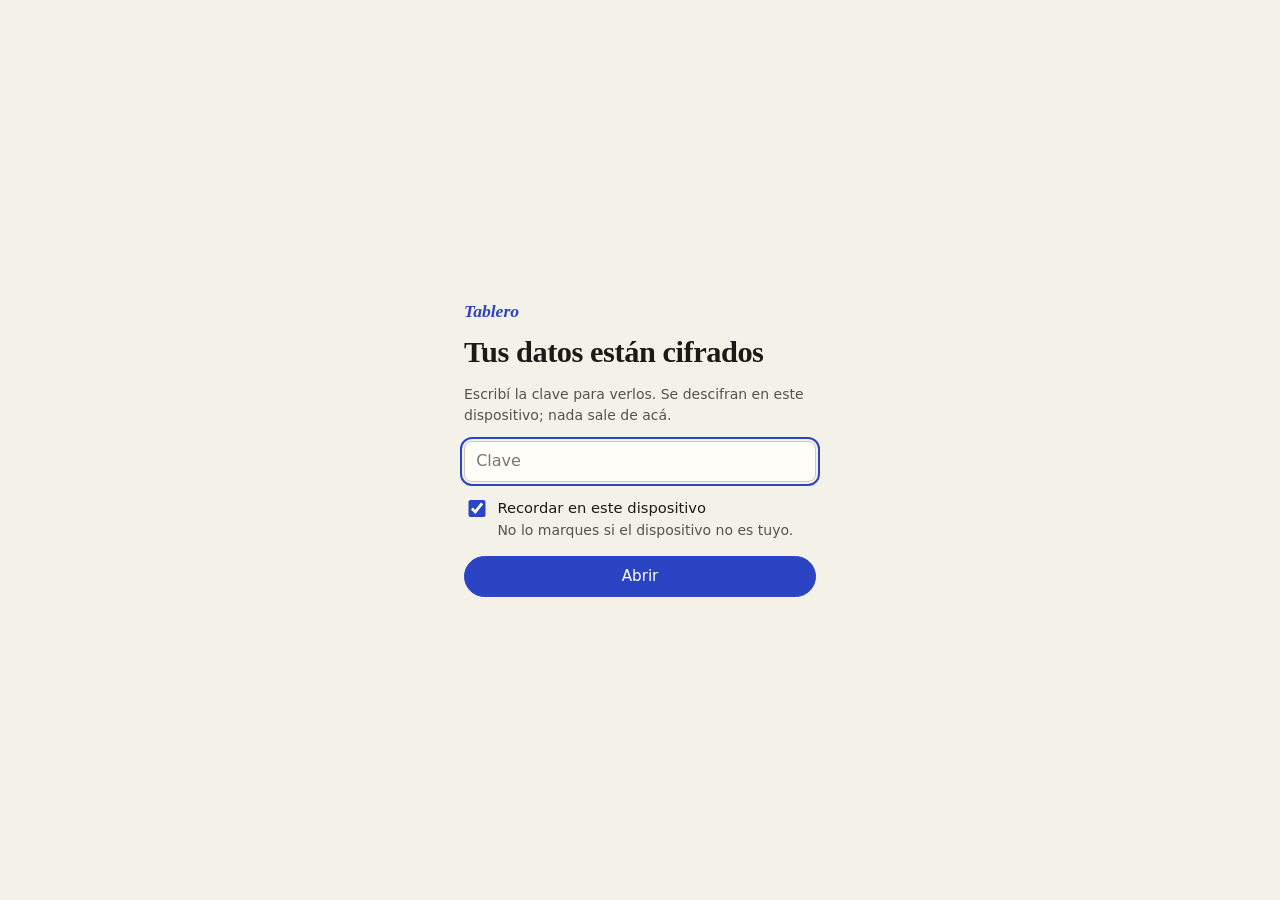
==== index.html @ 905891f3 "F1: desbloqueo, estado, Hoy con planificador y Cartera App sin build (HTML + CSS + módulos ES). Los " ====
<!doctype html>
<html lang="es-AR">
<head>
  <meta charset="utf-8">
  <meta name="viewport" content="width=device-width, initial-scale=1, viewport-fit=cover">
  <meta name="robots" content="noindex, nofollow">
  <meta name="color-scheme" content="light dark">
  <meta name="theme-color" content="#f4f1e8" media="(prefers-color-scheme: light)">
  <meta name="theme-color" content="#151412" media="(prefers-color-scheme: dark)">
  <title>Tablero</title>
  <link rel="icon" href="data:image/svg+xml,%3Csvg xmlns='http://www.w3.org/2000/svg' viewBox='0 0 32 32'%3E%3Crect width='32' height='32' rx='7' fill='%232a44c4'/%3E%3Cpath d='M8 21l5-6 4 3 7-9' fill='none' stroke='%23fff' stroke-width='2.6' stroke-linecap='round' stroke-linejoin='round'/%3E%3C/svg%3E">
  <link rel="stylesheet" href="styles.css">
</head>
<body>
  <div id="app"><p class="cargando">Cargando…</p></div>
  <noscript><p class="cargando">El tablero necesita JavaScript para descifrar tus datos.</p></noscript>
  <script type="module" src="js/app.js"></script>
</body>
</html>
---- styles.css ----
/* Tablero — libreta de inversor: papel cálido, números en monoespaciada, un solo acento. */

:root {
  --papel: #f4f1e8;
  --superficie: #fffdf7;
  --tinta: #1b1a16;
  --tinta-2: #57534a;
  --tinta-3: #8b8679;
  --linea: #e2ddcf;
  --linea-fuerte: #cfc9b8;
  --acento: #2a44c4;
  --acento-tinta: #ffffff;
  --acento-suave: #e7eafb;
  --ok: #1a7a3a;
  --alerta: #9a5b00;
  --alerta-suave: #fbf0d9;
  --mal: #b3261e;
  --mal-suave: #fbe6e3;
  --sube: #1a7a3a;
  --baja: #b3261e;
  /* series (paleta categórica validada, orden fijo) */
  --serie-1: #2a78d6; --serie-2: #eb6834; --serie-3: #1baf7a; --serie-4: #eda100; --serie-5: #e87ba4; --serie-6: #008300;

  --f-num: ui-monospace, "SF Mono", "Cascadia Mono", "Cascadia Code", "Roboto Mono", "DejaVu Sans Mono", Menlo, Consolas, monospace;
  --f-titulo: "Iowan Old Style", "Palatino Linotype", Palatino, "Book Antiqua", "URW Palladio L", P052, Georgia, serif;
  --f-texto: system-ui, -apple-system, "Segoe UI", Roboto, "Helvetica Neue", Arial, sans-serif;
  --radio: 10px;
  --ancho: 44rem;
  color-scheme: light;
}
@media (prefers-color-scheme: dark) {
  :root:not([data-tema="claro"]) {
    --papel: #151412; --superficie: #1d1c19; --tinta: #ece8de; --tinta-2: #b5b0a3; --tinta-3: #7f7a6e;
    --linea: #2d2b26; --linea-fuerte: #3d3a33; --acento: #95a6ff; --acento-tinta: #10142e; --acento-suave: #222949;
    --ok: #5cc27a; --alerta: #e0a84a; --alerta-suave: #33290f; --mal: #f0837a; --mal-suave: #3a1a17; --sube: #5cc27a; --baja: #f0837a;
    --serie-1: #3987e5; --serie-2: #d95926; --serie-3: #199e70; --serie-4: #c98500; --serie-5: #d55181; --serie-6: #008300;
    color-scheme: dark;
  }
}
:root[data-tema="oscuro"] {
  --papel: #151412; --superficie: #1d1c19; --tinta: #ece8de; --tinta-2: #b5b0a3; --tinta-3: #7f7a6e;
  --linea: #2d2b26; --linea-fuerte: #3d3a33; --acento: #95a6ff; --acento-tinta: #10142e; --acento-suave: #222949;
  --ok: #5cc27a; --alerta: #e0a84a; --alerta-suave: #33290f; --mal: #f0837a; --mal-suave: #3a1a17; --sube: #5cc27a; --baja: #f0837a;
  --serie-1: #3987e5; --serie-2: #d95926; --serie-3: #199e70; --serie-4: #c98500; --serie-5: #d55181; --serie-6: #008300;
  color-scheme: dark;
}

*, *::before, *::after { box-sizing: border-box; }
html { -webkit-text-size-adjust: 100%; }
body { margin: 0; background: var(--papel); color: var(--tinta); font: 16px/1.5 var(--f-texto); min-height: 100dvh; }
h1, h2, h3, p, ul, ol, figure { margin: 0; }
ul, ol { padding: 0; list-style: none; }
a { color: inherit; }
button, input, select { font: inherit; color: inherit; }
[hidden] { display: none !important; }
:focus-visible { outline: 2px solid var(--acento); outline-offset: 2px; border-radius: 4px; }
.num, .tabla td.num, .tabla th.num { font-family: var(--f-num); font-variant-numeric: tabular-nums; text-align: right; white-space: nowrap; }
.sube { color: var(--sube); } .baja { color: var(--baja); } .plano { color: var(--tinta-2); }
.cargando { padding: 30vh 1rem; text-align: center; color: var(--tinta-3); }

/* ---------- marco ---------- */
.barra { position: sticky; top: 0; z-index: 5; display: flex; align-items: center; gap: 1rem; padding: .6rem max(1rem, env(safe-area-inset-left)); background: color-mix(in srgb, var(--papel) 88%, transparent); backdrop-filter: blur(10px); border-bottom: 1px solid var(--linea); }
.marca { font: italic 600 1.25rem/1 var(--f-titulo); text-decoration: none; letter-spacing: -.01em; }
.nav { display: flex; gap: .25rem; margin-left: auto; }
.nav a { padding: .4rem .7rem; border-radius: 999px; text-decoration: none; font-size: .92rem; color: var(--tinta-2); }
.nav a:hover { color: var(--tinta); }
.nav a[aria-current="page"] { background: var(--tinta); color: var(--papel); }
.icono { border: 0; background: none; width: 2.4rem; height: 2.4rem; border-radius: 999px; font-size: 1.4rem; line-height: 1; cursor: pointer; color: var(--tinta-2); position: relative; }
.icono:hover { background: var(--linea); color: var(--tinta); }
.mas.con-punto::after { content: ""; position: absolute; top: .45rem; right: .45rem; width: .5rem; height: .5rem; border-radius: 50%; background: var(--alerta); box-shadow: 0 0 0 2px var(--papel); }
#principal { outline: none; }
.vista { max-width: var(--ancho); margin: 0 auto; padding: 1.5rem 1rem 3rem; }
.vista.cartera, .vista.radar { max-width: 68rem; }
.vista-cab { margin-bottom: 1.5rem; }
.vista-cab h1 { font: 600 1.9rem/1.15 var(--f-titulo); letter-spacing: -.015em; }
.pie { max-width: var(--ancho); margin: 0 auto; padding: 1.5rem 1rem 2.5rem; color: var(--tinta-3); font-size: .8rem; text-align: center; }
.nota, small { color: var(--tinta-2); font-size: .875rem; }
h2 { font: 600 .78rem/1.2 var(--f-texto); letter-spacing: .09em; text-transform: uppercase; color: var(--tinta-3); margin-bottom: .75rem; }
h2.sub { margin-top: 2rem; }

@media (max-width: 43rem) {
  .barra { padding-block: .45rem; }
  .nav { position: fixed; left: 0; right: 0; bottom: 0; margin: 0; gap: 0; justify-content: space-around; padding: .35rem .25rem calc(.35rem + env(safe-area-inset-bottom)); background: color-mix(in srgb, var(--papel) 92%, transparent); backdrop-filter: blur(12px); border-top: 1px solid var(--linea); z-index: 6; }
  .nav a { flex: 1; text-align: center; padding: .55rem .2rem; font-size: .82rem; }
  .mas { margin-left: auto; }
  .pie { padding-bottom: 5.5rem; }
}

/* ---------- Hoy: estado ---------- */
.estado { padding: 1rem 0 2.25rem; }
.estado-etq { font-size: .78rem; letter-spacing: .09em; text-transform: uppercase; color: var(--tinta-3); }
.estado-total { font: 500 clamp(2.9rem, 13vw, 4.6rem)/1.02 var(--f-num); letter-spacing: -.055em; font-variant-numeric: tabular-nums; margin: .15rem 0 .5rem; }
.estado-total .moneda { font: 500 .3em/1 var(--f-texto); letter-spacing: .08em; color: var(--tinta-3); margin-right: .5em; vertical-align: .95em; }
.estado-detalle { font-family: var(--f-num); font-size: .92rem; display: flex; flex-wrap: wrap; gap: .1rem .6rem; color: var(--tinta-2); }
.estado-detalle .sep { color: var(--linea-fuerte); }
.estado-fuente { margin-top: .35rem; font-size: .8rem; color: var(--tinta-3); }

/* ---------- Hoy: pasos ---------- */
.lista-pasos { border-top: 1px solid var(--linea-fuerte); }
.paso { display: grid; grid-template-columns: 2.6rem 1fr; gap: 0 .5rem; padding: 1.35rem 0 1.4rem; border-bottom: 1px solid var(--linea); animation: entrar .25s ease both; }
.paso-n { font: italic 500 2.1rem/1 var(--f-titulo); color: var(--acento); padding-top: .05rem; }
.paso h3 { font: 600 1.3rem/1.25 var(--f-titulo); letter-spacing: -.01em; text-wrap: balance; }
.paso:first-child h3 { font-size: 1.6rem; }
.paso-porque { margin-top: .4rem; color: var(--tinta-2); font-size: .93rem; max-width: 38rem; }
.paso-como { margin: .9rem 0 0; display: grid; gap: .4rem; counter-reset: como; }
.paso-como li { position: relative; padding-left: 1.5rem; font-size: .96rem; }
.paso-como li::before { counter-increment: como; content: counter(como); position: absolute; left: 0; top: .22em; width: 1.05rem; height: 1.05rem; border: 1px solid var(--linea-fuerte); border-radius: 50%; font: 600 .62rem/1rem var(--f-num); text-align: center; color: var(--tinta-2); }
.paso-botones { display: flex; flex-wrap: wrap; gap: .5rem; margin-top: 1.1rem; }
.paso.informativo .paso-n { color: var(--tinta-3); }
.paso.informativo h3 { font-size: 1.08rem; }
.paso .chip { margin-bottom: .45rem; }
.todo-en-orden { padding: 1.6rem 0 1.8rem; border-block: 1px solid var(--linea-fuerte); }
.todo-titulo { font: 600 1.7rem/1.2 var(--f-titulo); margin-bottom: .25rem; }
.todo-en-orden p:last-child { color: var(--tinta-2); }
@keyframes entrar { from { opacity: 0; transform: translateY(4px); } }
@media (prefers-reduced-motion: reduce) { * { animation: none !important; transition: none !important; } }

/* ---------- Hoy: indicadores y reglas ---------- */
.indicadores { display: grid; gap: 1.75rem 2rem; margin-top: 2.75rem; }
@media (min-width: 40rem) { .indicadores { grid-template-columns: repeat(3, 1fr); } }
.indicador-etq { font-size: .78rem; letter-spacing: .09em; text-transform: uppercase; color: var(--tinta-3); }
.indicador-valor { font: 500 1.75rem/1.2 var(--f-num); letter-spacing: -.04em; margin: .2rem 0 .6rem; }
.indicador-meta { font-size: .8rem; color: var(--tinta-2); margin-top: .55rem; }
.medidor { position: relative; height: 6px; background: var(--linea); border-radius: 3px; }
.medidor-rango { position: absolute; inset-block: 0; background: var(--linea-fuerte); border-radius: 3px; }
.medidor-valor { position: absolute; inset-block: 0; left: 0; border-radius: 3px; background: var(--acento); }
.medidor-valor.alerta { background: var(--alerta); } .medidor-valor.mal { background: var(--mal); }
.medidor-obj { position: absolute; top: -5px; bottom: -5px; width: 2px; margin-left: -1px; background: var(--tinta); border-radius: 1px; box-shadow: 0 0 0 2px var(--papel); }
.vigentes { margin-top: 3rem; }
.vigentes h2 { margin-bottom: .3rem; }
.vigentes ul { margin-top: .9rem; border-top: 1px solid var(--linea); }
.vigentes li { display: grid; grid-template-columns: 3.4rem 1fr auto; gap: .6rem; align-items: start; padding: .7rem 0; border-bottom: 1px solid var(--linea); }
.regla-id { font: 600 .82rem/1.6 var(--f-num); color: var(--tinta-2); }
.regla-accion { font-weight: 550; font-size: .95rem; }
.regla-detalle { font-size: .82rem; color: var(--tinta-2); }

/* ---------- piezas ---------- */
.boton { display: inline-flex; align-items: center; justify-content: center; gap: .4rem; min-height: 2.6rem; padding: .5rem 1.05rem; border: 1px solid var(--linea-fuerte); border-radius: 999px; background: var(--superficie); cursor: pointer; text-decoration: none; font-size: .95rem; font-weight: 500; }
.boton:hover { border-color: var(--tinta-2); }
.boton.primario { background: var(--acento); border-color: var(--acento); color: var(--acento-tinta); }
.boton.primario:hover { filter: brightness(1.08); }
.boton.fantasma { background: none; border-color: transparent; color: var(--tinta-2); }
.boton.fantasma:hover { background: var(--linea); color: var(--tinta); }
.boton.chico { min-height: 2.25rem; padding: .3rem .9rem; font-size: .88rem; }
.boton:disabled { opacity: .55; cursor: default; }
.chip { display: inline-block; padding: .08rem .55rem; border-radius: 999px; font-size: .72rem; font-weight: 600; letter-spacing: .02em; border: 1px solid var(--linea-fuerte); color: var(--tinta-2); white-space: nowrap; }
.chip.ok { color: var(--ok); border-color: currentColor; }
.chip.alerta { color: var(--alerta); background: var(--alerta-suave); border-color: transparent; }
.chip.mal { color: var(--mal); background: var(--mal-suave); border-color: transparent; }
.chip.acento { color: var(--acento); background: var(--acento-suave); border-color: transparent; }
.aviso { padding: .7rem .9rem; border-radius: var(--radio); background: var(--acento-suave); font-size: .9rem; }
.aviso.alerta { background: var(--alerta-suave); color: var(--alerta); } .aviso.mal { background: var(--mal-suave); color: var(--mal); }
.aviso.fijo { margin-bottom: 1.5rem; font-weight: 550; }
.error { color: var(--mal); font-size: .9rem; min-height: 1.2em; }
.error:empty { display: none; }
.tilde { color: var(--acento); font-weight: 700; }

/* ---------- tablas ---------- */
.tabla-caja { overflow-x: auto; -webkit-overflow-scrolling: touch; margin-inline: -1rem; padding-inline: 1rem; }
.tabla { width: 100%; border-collapse: collapse; font-size: .9rem; }
.tabla th { text-align: left; font: 600 .7rem/1.3 var(--f-texto); letter-spacing: .07em; text-transform: uppercase; color: var(--tinta-3); padding: .5rem .6rem; border-bottom: 1px solid var(--linea-fuerte); white-space: nowrap; vertical-align: bottom; }
.tabla td { padding: .6rem .6rem; border-bottom: 1px solid var(--linea); vertical-align: top; }
.tabla td:first-child, .tabla th:first-child { padding-left: 0; } .tabla td:last-child, .tabla th:last-child { padding-right: 0; }
.tabla tfoot td { border-bottom: 0; border-top: 1px solid var(--linea-fuerte); font-weight: 600; }
.tabla.compacta td { padding-block: .4rem; vertical-align: middle; }
.tabla.compacta input { width: 100%; min-width: 4.5rem; text-align: right; font-family: var(--f-num); padding: .35rem .5rem; }
.orden { all: unset; cursor: pointer; font: inherit; letter-spacing: inherit; text-transform: inherit; }
.orden:hover, th[aria-sort="ascending"] .orden, th[aria-sort="descending"] .orden { color: var(--tinta); }
.activo strong { display: block; font-family: var(--f-num); font-size: .92rem; }
.activo { min-width: 10.5rem; }
.activo small { display: block; font-size: .76rem; color: var(--tinta-3); }
.cartera-tabla td:nth-child(10) { min-width: 11rem; font-size: .84rem; color: var(--tinta-2); }

/* ---------- Cartera: anillo ---------- */
.anillo { display: grid; gap: 1.5rem 3rem; align-items: center; margin-bottom: 2.5rem; }
@media (min-width: 44rem) { .anillo { grid-template-columns: 17rem 1fr; } }
.anillo-grafico { position: relative; width: min(17rem, 70vw); margin-inline: auto; aspect-ratio: 1; }
.anillo-centro { position: absolute; inset: 0; display: grid; place-content: center; text-align: center; pointer-events: none; }
.anillo-etq { font-size: .72rem; letter-spacing: .09em; text-transform: uppercase; color: var(--tinta-3); }
.anillo-num { font: 500 1.35rem/1.2 var(--f-num); letter-spacing: -.04em; }
.leyenda { width: 100%; max-width: 26rem; border-collapse: collapse; font-size: .92rem; }
.leyenda td { padding: .45rem 0; border-bottom: 1px solid var(--linea); }
.leyenda td.num { padding-left: 1rem; }
.leyenda td.num:last-child { color: var(--tinta-2); width: 4.5rem; }
.marca-serie, .leyenda .marca { display: inline-block; width: .7rem; height: .7rem; border-radius: 3px; margin-right: .55rem; }

/* ---------- formularios y diálogos ---------- */
input[type="text"], input[type="password"], input[type="date"], input[type="month"], input[type="number"], select { width: 100%; min-height: 2.6rem; padding: .45rem .7rem; border: 1px solid var(--linea-fuerte); border-radius: 8px; background: var(--superficie); }
input[type="file"] { width: 100%; font-size: .9rem; }
.campo { display: grid; gap: .25rem; min-width: 0; }
.campo-etq { font-size: .8rem; font-weight: 550; color: var(--tinta-2); }
.fila-campos { display: grid; grid-template-columns: repeat(auto-fit, minmax(8.5rem, 1fr)); gap: .75rem; }
.fila-nota { display: flex; gap: .5rem; } .fila-nota input { flex: 1; }
.formulario { display: grid; gap: 1rem; }
.acciones { display: flex; flex-wrap: wrap; gap: .5rem; justify-content: flex-end; }
.acciones.izq { justify-content: flex-start; } .acciones.apiladas { flex-direction: column; align-items: stretch; }
.bloque { display: grid; gap: .6rem; padding-bottom: 1.1rem; border-bottom: 1px solid var(--linea); }
.bloque:last-child { border-bottom: 0; padding-bottom: 0; }
.bloque h3 { font: 600 1rem/1.3 var(--f-titulo); }
.dialogo { width: calc(100% - 1.5rem); max-width: 30rem; max-height: calc(100dvh - 2rem); padding: 0; border: 1px solid var(--linea-fuerte); border-radius: 16px; background: var(--papel); color: var(--tinta); box-shadow: 0 24px 60px rgb(0 0 0 / .25); }
.dialogo::backdrop { background: rgb(20 18 12 / .45); backdrop-filter: blur(2px); }
.dialogo-cab { display: flex; align-items: center; justify-content: space-between; padding: .9rem .6rem .5rem 1.25rem; position: sticky; top: 0; background: var(--papel); z-index: 1; }
.dialogo-cab h2 { font: 600 1.25rem/1.2 var(--f-titulo); letter-spacing: 0; text-transform: none; color: var(--tinta); margin: 0; }
.dialogo-cuerpo { padding: .5rem 1.25rem 1.25rem; }
.dialogo .tabla-caja { margin-inline: 0; padding-inline: 0; }
.menu li + li { border-top: 1px solid var(--linea); }
.menu button { all: unset; box-sizing: border-box; display: grid; gap: .1rem; width: 100%; padding: .8rem .25rem; cursor: pointer; border-radius: 8px; }
.menu button:hover { background: var(--linea); }
.menu-titulo { font-weight: 550; display: flex; gap: .5rem; align-items: center; }
.menu-sub { font-size: .82rem; color: var(--tinta-2); }
.pasos-ayuda { list-style: decimal; padding-left: 1.2rem; font-size: .92rem; color: var(--tinta-2); display: grid; gap: .2rem; }
.decisiones { display: grid; gap: .1rem; max-height: 50vh; overflow: auto; }
.decisiones li { display: grid; grid-template-columns: 5.6rem 1fr; gap: .75rem; padding: .55rem 0; border-bottom: 1px solid var(--linea); font-size: .9rem; }
.decisiones time { font-family: var(--f-num); font-size: .8rem; color: var(--tinta-3); padding-top: .1rem; }

/* ---------- puerta (clave) ---------- */
.puerta { min-height: 100dvh; display: grid; place-items: center; padding: 1.5rem; }
.puerta form { width: 100%; max-width: 22rem; display: grid; gap: .9rem; }
.puerta-marca { font: italic 600 1.1rem/1 var(--f-titulo); color: var(--acento); }
.puerta h1 { font: 600 1.9rem/1.15 var(--f-titulo); letter-spacing: -.015em; text-wrap: balance; }
.casilla { display: grid; grid-template-columns: auto 1fr; gap: 0 .55rem; align-items: center; font-size: .92rem; cursor: pointer; }
.casilla input { width: 1.1rem; height: 1.1rem; accent-color: var(--acento); }
.casilla small { grid-column: 2; }

/* ---------- Aportar ---------- */
.calc-monto { display: grid; grid-template-columns: 1fr auto; gap: .5rem; align-items: end; margin-bottom: 1.75rem; }
.calc-monto input { font: 500 1.6rem/1.2 var(--f-num); letter-spacing: -.03em; min-height: 3.4rem; }
.conmutador { display: inline-flex; border: 1px solid var(--linea-fuerte); border-radius: 999px; padding: 2px; background: var(--superficie); height: 3.4rem; align-items: stretch; }
.conmutador button { all: unset; cursor: pointer; padding: 0 1rem; border-radius: 999px; font-size: .9rem; font-weight: 600; color: var(--tinta-2); display: grid; place-items: center; }
.conmutador button[aria-pressed="true"] { background: var(--tinta); color: var(--papel); }
.resumen { display: grid; grid-template-columns: repeat(auto-fit, minmax(8rem, 1fr)); gap: 1rem 1.5rem; margin: 1.75rem 0; padding: 1.1rem 0; border-block: 1px solid var(--linea); }
.dato-etq { font-size: .72rem; letter-spacing: .08em; text-transform: uppercase; color: var(--tinta-3); }
.dato-valor { font: 500 1.2rem/1.3 var(--f-num); letter-spacing: -.03em; }
.dato-sub { font-size: .78rem; color: var(--tinta-2); }
.pesos { display: grid; gap: .9rem; margin: 1rem 0 2rem; }
.peso { display: grid; grid-template-columns: 3.2rem 1fr auto; gap: .75rem; align-items: center; font-size: .88rem; }
.peso strong { font-family: var(--f-num); }
.peso-barras { display: grid; gap: 3px; position: relative; }
.peso-barras span { display: block; height: 5px; border-radius: 3px; background: var(--linea-fuerte); }
.peso-barras span.despues { background: var(--acento); }
.peso-barras i { position: absolute; top: -3px; bottom: -3px; width: 2px; background: var(--tinta); border-radius: 1px; box-shadow: 0 0 0 2px var(--papel); }
.peso-txt { font-family: var(--f-num); font-size: .82rem; color: var(--tinta-2); white-space: nowrap; }

/* ---------- Informes ---------- */
.selector { display: flex; gap: .35rem; overflow-x: auto; margin: 0 -1rem 1.5rem; padding: 0 1rem .25rem; scrollbar-width: none; }
.selector a { flex: none; padding: .4rem .85rem; border: 1px solid var(--linea-fuerte); border-radius: 999px; text-decoration: none; font-size: .88rem; color: var(--tinta-2); }
.selector a[aria-current="page"] { background: var(--tinta); border-color: var(--tinta); color: var(--papel); }
.informe { background: var(--superficie); border: 1px solid var(--linea); border-radius: 14px; padding: clamp(1.1rem, 4vw, 2.25rem); }
.informe-cab { display: flex; justify-content: space-between; gap: 1rem; align-items: baseline; flex-wrap: wrap; padding-bottom: .9rem; margin-bottom: 1.4rem; border-bottom: 2px solid var(--tinta); }
.informe-cab h1 { font: 600 1.6rem/1.2 var(--f-titulo); letter-spacing: -.01em; }
.informe-cab p { font: .82rem var(--f-num); color: var(--tinta-2); }
.informe section { margin-bottom: 1.75rem; }
.informe section:last-child { margin-bottom: 0; }
.informe h2 { margin-bottom: .6rem; }
.informe .tabla-caja { margin-inline: 0; padding-inline: 0; }
.informe p + p { margin-top: .5rem; }
.informe .resumen { margin-top: 0; }
.lista-simple { display: grid; gap: .35rem; font-size: .93rem; }
.lista-simple li { padding-left: 1.1rem; position: relative; }
.lista-simple li::before { content: "–"; position: absolute; left: 0; color: var(--tinta-3); }
.checklist li { display: grid; grid-template-columns: 1.3rem 1fr; gap: .5rem; padding: .65rem 0; border-bottom: 1px solid var(--linea); }
.checklist li > span:first-child { font-weight: 700; }
.checklist strong { display: block; } .checklist small { display: block; }
.grafico { position: relative; height: 16rem; margin: .5rem 0 1rem; }
.leyenda-linea { display: flex; flex-wrap: wrap; gap: .3rem 1.2rem; font-size: .84rem; color: var(--tinta-2); margin-bottom: .5rem; }
.leyenda-linea span { display: inline-flex; align-items: center; }
.leyenda-linea i { width: 1rem; height: 3px; border-radius: 2px; margin-right: .45rem; }
.descargo { font-size: .8rem; color: var(--tinta-3); border-top: 1px solid var(--linea); padding-top: .8rem; margin-top: 1.5rem; }
.barra-informe { display: flex; justify-content: flex-end; margin-bottom: .9rem; }

/* ---------- Radar ---------- */
.radar section { margin-bottom: 2.75rem; }
.radar .marcas { display: flex; flex-wrap: wrap; gap: .25rem; }
.radar .empresa { display: block; font-size: .78rem; color: var(--tinta-3); max-width: 16rem; }
.allaria-lista { display: flex; flex-wrap: wrap; gap: .4rem; margin: .6rem 0 1rem; }
.allaria-lista li { border: 1px solid var(--linea-fuerte); border-radius: 8px; padding: .3rem .6rem; font: 600 .86rem var(--f-num); display: flex; gap: .4rem; align-items: center; }
.allaria-lista li.tengo { border-color: var(--acento); color: var(--acento); }
.allaria-lista small { font: .7rem var(--f-texto); color: var(--tinta-3); }

/* ---------- pruebas ---------- */
.pruebas li { display: grid; grid-template-columns: 1.6rem 1fr; gap: .4rem; padding: .5rem 0; border-bottom: 1px solid var(--linea); font-size: .93rem; }
.pruebas .falla { color: var(--mal); }
.pruebas small { display: block; }

/* ---------- impresión ---------- */
@media print {
  :root { --papel: #fff; --superficie: #fff; --tinta: #000; --tinta-2: #333; --tinta-3: #555; --linea: #ccc; --linea-fuerte: #999; --acento: #000; --sube: #000; --baja: #000; color-scheme: light; }
  @page { margin: 14mm; }
  body { font-size: 11pt; }
  .barra, .pie, .selector, .barra-informe, .no-imprimir, dialog { display: none !important; }
  .vista { max-width: none; padding: 0; }
  .vista-cab { display: none; }
  .informe { border: 0; padding: 0; border-radius: 0; }
  .informe section { break-inside: avoid; }
  .tabla-caja { overflow: visible; }
}
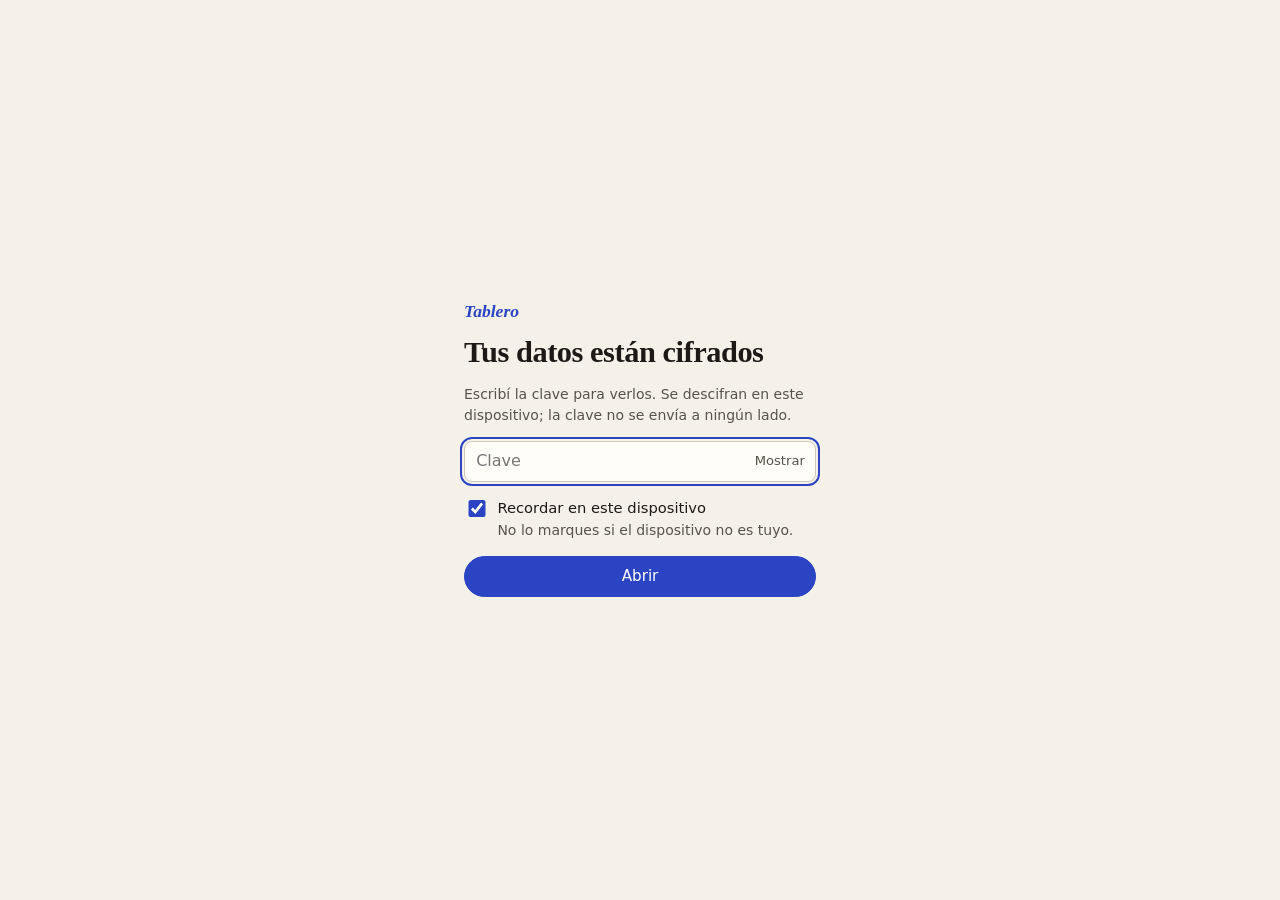
==== commit e0da822d: "Etapas 0 y 2: seguridad y sincronización sin pérdida de cambios Sincronización: lee de la API de Git" ====
--- a/index.html
+++ b/index.html
@@ -4,6 +4,8 @@
   <meta charset="utf-8">
   <meta name="viewport" content="width=device-width, initial-scale=1, viewport-fit=cover">
   <meta name="robots" content="noindex, nofollow">
+  <meta http-equiv="Content-Security-Policy" content="default-src 'none'; script-src 'self' blob:; worker-src blob:; style-src 'self' 'unsafe-inline'; img-src 'self' data: blob:; font-src 'self' data:; connect-src 'self' https://api.github.com https://cdnjs.cloudflare.com https://cdn.sheetjs.com; base-uri 'none'; form-action 'none'">
+  <meta name="referrer" content="no-referrer">
   <meta name="color-scheme" content="light dark">
   <meta name="theme-color" content="#f4f1e8" media="(prefers-color-scheme: light)">
   <meta name="theme-color" content="#151412" media="(prefers-color-scheme: dark)">
--- a/styles.css
+++ b/styles.css
@@ -79,7 +79,8 @@
 h2.sub { margin-top: 2rem; }
 
 @media (max-width: 43rem) {
-  .barra { padding-block: .45rem; }
+  /* sin backdrop-filter: si no, la barra pasa a ser el contenedor de la navegación fija */
+  .barra { padding-block: .45rem; backdrop-filter: none; background: var(--papel); }
   .nav { position: fixed; left: 0; right: 0; bottom: 0; margin: 0; gap: 0; justify-content: space-around; padding: .35rem .25rem calc(.35rem + env(safe-area-inset-bottom)); background: color-mix(in srgb, var(--papel) 92%, transparent); backdrop-filter: blur(12px); border-top: 1px solid var(--linea); z-index: 6; }
   .nav a { flex: 1; text-align: center; padding: .55rem .2rem; font-size: .82rem; }
   .mas { margin-left: auto; }
@@ -153,6 +154,8 @@
 .aviso.fijo { margin-bottom: 1.5rem; font-weight: 550; }
 .error { color: var(--mal); font-size: .9rem; min-height: 1.2em; }
 .error:empty { display: none; }
+.tabla td .chip { margin-left: .4rem; }
+.marcas .chip { margin-left: 0; }
 .tilde { color: var(--acento); font-weight: 700; }
 
 /* ---------- tablas ---------- */
@@ -282,6 +285,71 @@
 .pruebas .falla { color: var(--mal); }
 .pruebas small { display: block; }
 
+/* ---------- sincronización, seguridad y guías ---------- */
+.linea-sync { all: unset; font-size: .8rem; color: var(--tinta-3); }
+button.linea-sync, .enlace { cursor: pointer; text-decoration: underline; text-decoration-color: var(--linea-fuerte); text-underline-offset: 3px; }
+.enlace { all: unset; cursor: pointer; text-decoration: underline; text-decoration-color: var(--linea-fuerte); text-underline-offset: 3px; }
+.enlace:hover, button.linea-sync:hover { color: var(--tinta); }
+.linea-sync.alerta { color: var(--alerta); } .linea-sync.mal { color: var(--mal); } .linea-sync.ok { color: var(--ok); }
+.dialogo p.linea-sync { display: block; font-size: .9rem; font-weight: 550; }
+.menu .linea-sync { font-size: .82rem; }
+.mas.punto-mal::after { background: var(--mal); }
+.guia { list-style: none; counter-reset: guia; display: grid; gap: 1rem; }
+.guia > li { counter-increment: guia; position: relative; padding-left: 2.2rem; display: grid; gap: .45rem; justify-items: start; }
+.guia > li::before { content: counter(guia); position: absolute; left: 0; top: 0; width: 1.5rem; height: 1.5rem; border-radius: 50%; background: var(--tinta); color: var(--papel); font: 600 .78rem/1.5rem var(--f-num); text-align: center; }
+.guia input { width: 100%; }
+code { font: .86em var(--f-num); background: var(--linea); padding: .08em .35em; border-radius: 4px; }
+.otra-forma { border-top: 1px solid var(--linea); padding-top: .7rem; }
+.otra-forma summary { cursor: pointer; font-size: .9rem; color: var(--tinta-2); }
+.otra-forma[open] summary { margin-bottom: .7rem; }
+.otra-forma > * + * { margin-top: .6rem; }
+.fuerza { height: 6px; border-radius: 3px; background: var(--linea); overflow: hidden; }
+.fuerza span { display: block; height: 100%; width: 0; border-radius: 3px; background: var(--mal); transition: width .2s; }
+.fuerza[data-nivel="1"] span { width: 25%; } .fuerza[data-nivel="2"] span { width: 50%; background: var(--alerta); }
+.fuerza[data-nivel="3"] span { width: 75%; background: var(--ok); } .fuerza[data-nivel="4"] span { width: 100%; background: var(--ok); }
+.campo-clave { position: relative; }
+.campo-clave input { padding-right: 5rem; }
+.fantasma-texto { all: unset; position: absolute; right: .7rem; top: 50%; transform: translateY(-50%); font-size: .82rem; color: var(--tinta-2); cursor: pointer; }
+.aviso-global { max-width: var(--ancho); margin: 1rem auto 0; }
+textarea { width: 100%; font: inherit; color: inherit; padding: .6rem .7rem; border: 1px solid var(--linea-fuerte); border-radius: 8px; background: var(--superficie); }
+.boton.apagado { opacity: .5; }
+@media (max-width: 43rem) { .vista { padding-bottom: 6rem; } }
+
+/* ---------- Cuánto invierto ---------- */
+.tarjeta-mes { display: grid; grid-template-columns: 1fr auto; gap: .15rem 1rem; padding: 1rem 1.1rem; margin-bottom: 1.75rem; border: 1px solid var(--linea-fuerte); border-radius: 14px; background: var(--superficie); text-decoration: none; }
+.tarjeta-mes:hover { border-color: var(--acento); }
+.tarjeta-titulo { font: 600 1.15rem/1.3 var(--f-titulo); }
+.tarjeta-sub { grid-column: 1; font-size: .88rem; color: var(--tinta-2); }
+.tarjeta-flecha { grid-row: 1 / span 2; grid-column: 2; align-self: center; font-size: 1.4rem; color: var(--acento); }
+.pasos-mes { display: flex; gap: .3rem; margin-top: .9rem; overflow-x: auto; scrollbar-width: none; }
+.pasos-mes li { flex: 1; min-width: 3.4rem; display: grid; gap: .3rem; font-size: .7rem; letter-spacing: .04em; color: var(--tinta-3); border-top: 3px solid var(--linea); padding-top: .4rem; }
+.pasos-mes li span { font: 600 .8rem var(--f-num); }
+.pasos-mes li.hecho { border-color: var(--tinta-3); } .pasos-mes li.actual { border-color: var(--acento); color: var(--tinta); }
+.paso-mes { display: grid; gap: 1rem; }
+.paso-mes h2 { margin-bottom: 0; }
+.paso-mes > div:not([class]) { display: grid; gap: 1rem; }
+.paso-mes .calc-monto { margin-bottom: 0; grid-template-columns: 1fr; }
+.nav-mes { justify-content: space-between; margin-top: 2rem; padding-top: 1rem; border-top: 1px solid var(--linea); }
+.caja { display: grid; gap: .7rem; padding: 1rem; border: 1px solid var(--linea); border-radius: var(--radio); background: var(--superficie); }
+.caja .tabla-caja { margin-inline: 0; padding-inline: 0; }
+.total-paso { display: grid; gap: .1rem; }
+.total-paso span { font-size: .78rem; letter-spacing: .09em; text-transform: uppercase; color: var(--tinta-3); }
+.total-paso strong { font: 500 2.2rem/1.1 var(--f-num); letter-spacing: -.04em; }
+.recomendado { font-size: 1.05rem; } .recomendado strong { font-family: var(--f-num); }
+.chips { display: flex; flex-wrap: wrap; gap: .4rem; }
+.chips li { display: flex; gap: .5rem; padding: .25rem .65rem; border: 1px solid var(--linea-fuerte); border-radius: 999px; font-size: .8rem; }
+.chips strong { font-family: var(--f-num); font-weight: 600; }
+.gastos { border-top: 1px solid var(--linea-fuerte); }
+.gastos li { display: grid; grid-template-columns: 1fr 9.5rem 7rem; gap: .5rem; align-items: center; padding: .55rem 0; border-bottom: 1px solid var(--linea); }
+.gastos li.excluido .gasto-desc, .gastos li.excluido input { opacity: .45; text-decoration: line-through; }
+.gasto-desc { min-width: 0; display: grid; }
+.gasto-desc span { font-size: .9rem; overflow: hidden; text-overflow: ellipsis; white-space: nowrap; }
+.gasto-desc small { font: .74rem var(--f-num); color: var(--tinta-3); }
+.gastos select, .gastos input { min-height: 2.2rem; padding: .25rem .5rem; font-size: .84rem; }
+.gastos input { text-align: right; font-family: var(--f-num); }
+@media (max-width: 34rem) { .gastos li { grid-template-columns: 1fr 6.2rem; } .gasto-desc { grid-column: 1 / -1; } }
+input[type="range"] { width: 100%; accent-color: var(--acento); }
+
 /* ---------- impresión ---------- */
 @media print {
   :root { --papel: #fff; --superficie: #fff; --tinta: #000; --tinta-2: #333; --tinta-3: #555; --linea: #ccc; --linea-fuerte: #999; --acento: #000; --sube: #000; --baja: #000; color-scheme: light; }
